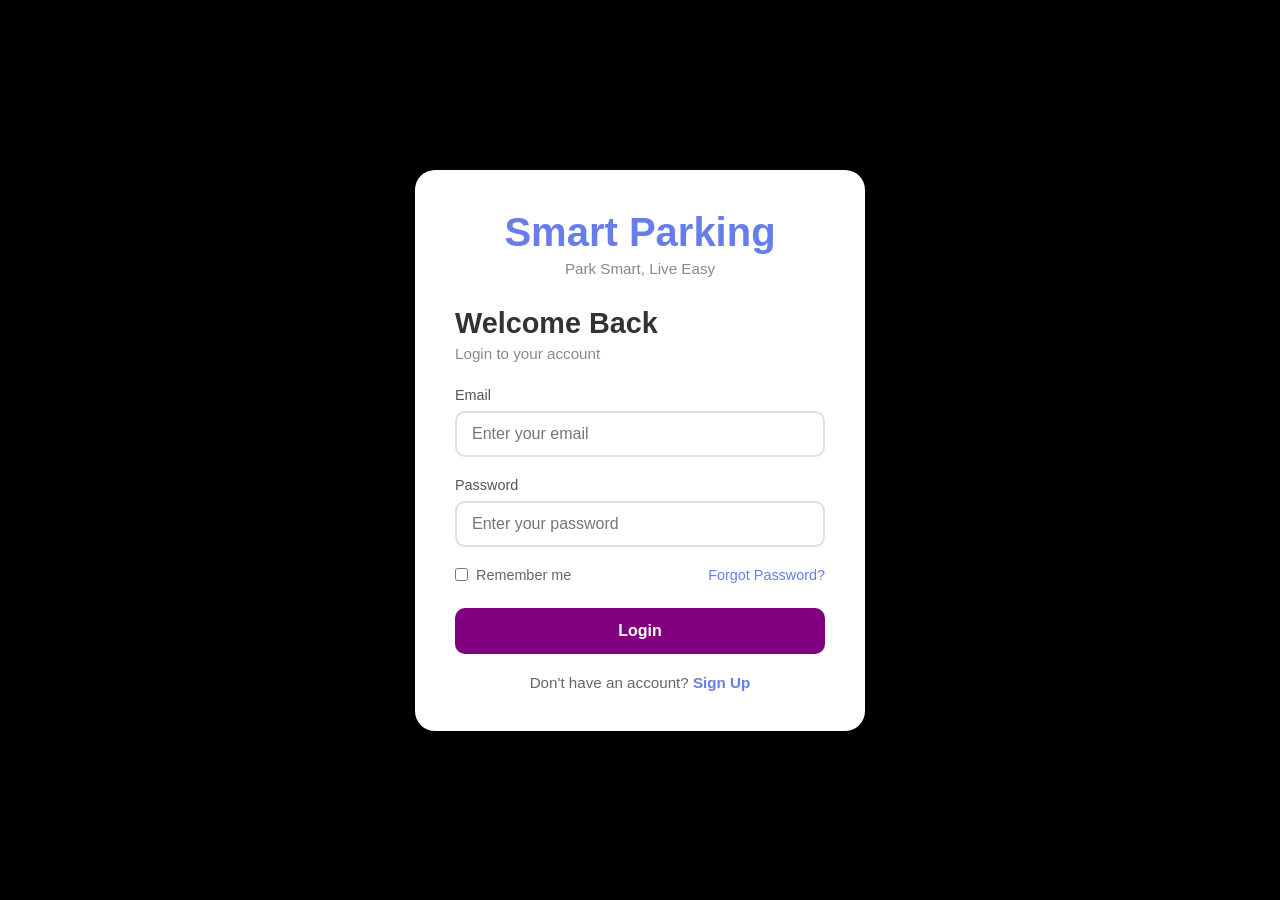
==== index.html @ f885425c "Add files via upload" ====
<!DOCTYPE html>
<html lang="en">
<head>
    <meta charset="UTF-8">
    <meta name="viewport" content="width=device-width, initial-scale=1.0">
    <title>Smart Parking System - Login</title>
    <link rel="stylesheet" href="styles.css">
</head>
<body>
    <div class="container">
        <div class="login-box">
            <div class="logo">
                <h1>Smart Parking</h1>
                <p>Park Smart, Live Easy</p>
            </div>
            
            <form id="loginForm">
                <h2>Welcome Back</h2>
                <p class="subtitle">Login to your account</p>
                
                <div class="input-group">
                    <label for="email">Email</label>
                    <input type="email" id="email" name="email" required placeholder="Enter your email">
                </div>
                
                <div class="input-group">
                    <label for="password">Password</label>
                    <input type="password" id="password" name="password" required placeholder="Enter your password">
                </div>
                
                <div class="options">
                    <label class="remember">
                        <input type="checkbox" name="remember"> Remember me
                    </label>
                    <a href="#" class="forgot">Forgot Password?</a>
                </div>
                
                <button type="submit" class="btn-primary">Login</button>
                
                <p class="signup-link">
                    Don't have an account? <a href="signup.html">Sign Up</a>
                </p>
            </form>
        </div>
    </div>
    
    <script src="common.js"></script>
    <script src="login.js"></script>

</body>
</html>
---- styles.css ----
/* Global Styles */
* {
    margin: 0;
    padding: 0;
    box-sizing: border-box;
}

body {
    font-family: 'Segoe UI', Tahoma, Geneva, Verdana, sans-serif;
    background:  black;
    min-height: 100vh;
    color: #333;
}

/* Login & Signup Page Styles */
.container {
    display: flex;
    justify-content: center;
    align-items: center;
    min-height: 100vh;
    padding: 20px;
}

.login-box, .signup-box {
    background: white;
    border-radius: 20px;
    padding: 40px;
    box-shadow: 0 20px 60px rgba(0, 0, 0, 0.3);
    width: 100%;
    max-width: 450px;
    animation: fadeIn 0.5s ease-in;
}

@keyframes fadeIn {
    from {
        opacity: 0;
        transform: translateY(-20px);
    }
    to {
        opacity: 1;
        transform: translateY(0);
    }
}

.logo {
    text-align: center;
    margin-bottom: 30px;
}

.logo h1 {
    font-size: 2.5rem;
    color: #667eea;
    margin-bottom: 5px;
}

.logo p {
    color: #888;
    font-size: 0.95rem;
}

form h2 {
    color: #333;
    margin-bottom: 5px;
    font-size: 1.8rem;
}

.subtitle {
    color: #888;
    margin-bottom: 25px;
    font-size: 0.95rem;
}

.input-group {
    margin-bottom: 20px;
}

.input-group label {
    display: block;
    margin-bottom: 8px;
    color: #555;
    font-weight: 500;
    font-size: 0.9rem;
}

.input-group input,
.input-group select,
.input-group textarea {
    width: 100%;
    padding: 12px 15px;
    border: 2px solid #e0e0e0;
    border-radius: 10px;
    font-size: 1rem;
    transition: all 0.3s ease;
    font-family: inherit;
}

.input-group input:focus,
.input-group select:focus,
.input-group textarea:focus {
    outline: none;
    border-color: #667eea;
    box-shadow: 0 0 0 3px rgba(102, 126, 234, 0.1);
}

.input-group textarea {
    resize: vertical;
}

.options {
    display: flex;
    justify-content: space-between;
    align-items: center;
    margin-bottom: 25px;
    font-size: 0.9rem;
}

.remember {
    display: flex;
    align-items: center;
    cursor: pointer;
    color: #666;
}

.remember input {
    margin-right: 8px;
    cursor: pointer;
}

.forgot {
    color: #667eea;
    text-decoration: none;
    font-weight: 500;
}

.forgot:hover {
    text-decoration: underline;
}

.btn-primary {
    width: 100%;
    padding: 14px;
    background: purple;
    color: white;
    border: none;
    border-radius: 10px;
    font-size: 1rem;
    font-weight: 600;
    cursor: pointer;
    transition: transform 0.2s ease, box-shadow 0.2s ease;
}

.btn-primary:hover {
    transform: translateY(-2px);
    box-shadow: 0 10px 20px rgba(102, 126, 234, 0.3);
}

.btn-primary:active {
    transform: translateY(0);
}

.signup-link {
    text-align: center;
    margin-top: 20px;
    color: #666;
    font-size: 0.95rem;
}

.signup-link a {
    color: #667eea;
    text-decoration: none;
    font-weight: 600;
}

.signup-link a:hover {
    text-decoration: underline;
}

/* Navbar Styles */
.navbar {
    background: black;
    box-shadow: 0 2px 10px rgba(0, 0, 0, 0.1);
    position: sticky;
    top: 0;
    z-index: 1000;
}

.nav-container {
    max-width: 1400px;
    margin: 0 auto;
    padding: 15px 30px;
    display: flex;
    justify-content: space-between;
    align-items: center;
    flex-wrap: wrap;
}

.nav-container .logo h1 {
    font-size: 1.5rem;
    color: #667eea;
}

.nav-links {
    display: flex;
    list-style: none;
    gap: 10px;
    flex-wrap: wrap;
}

.nav-links a {
    text-decoration: none;
    color: #555;
    padding: 8px 16px;
    border-radius: 8px;
    transition: all 0.3s ease;
    font-weight: 500;
}

.nav-links a:hover,
.nav-links a.active {
    background: #667eea;
    color: white;
}

.btn-logout {
    background: #f44336 !important;
    color: white !important;
}

.btn-logout:hover {
    background: #d32f2f !important;
}

.user-info {
    color: #667eea;
    font-weight: 600;
}

/* Home Page Styles */
.hero {
    background: url('bg img.jpg') no-repeat center center;
    background-size: cover;
    border-radius: 5px;
    padding: 150px 40px 100px 40px; /* top, right, bottom, left */
    text-align: center;
    margin-bottom: 40px;
    position: relative;
    color: white;
    box-shadow: 0 10px 30px rgba(0, 0, 0, 0.1);
}

.hero::after {
    content: "";
    position: absolute;
    top: 0; left: 0;
    width: 100%; height: 100%;
    background: rgba(0, 0, 0, 0.5);
    border-radius: 5px;
    z-index: 1;
}

.hero-content {
    position: relative;
    z-index: 2;
    display: flex;
    flex-direction: column;
    justify-content: center;
    gap: 20px;
}

.hero-content h1 {
    font-size: 3rem;
    margin-bottom: 20px; /* thoda upar se space */
}

.hero-content p {
    font-size: 1.2rem;
    margin-bottom: 40px; /* thoda neechay space for button */
}

.hero-content .btn-primary {
    padding: 10px 25px;
    font-size: 0.95rem;
    width: auto;   /* full width se bachay */
    align-self: center;
    background: purple;
}

.stats {
    display: grid;
    grid-template-columns: repeat(auto-fit, minmax(250px, 1fr));
    gap: 25px;
    margin-bottom: 50px;
}

/* ===== Soft Stats Cards Colors ===== */

.stat-card {
    border-radius: 18px;
    padding: 30px;
    text-align: center;
    color: #333;
    background: #f5f7ff;
    box-shadow: 0 8px 20px rgba(0,0,0,0.08);
    transition: transform 0.3s ease, box-shadow 0.3s ease;
}

.stat-card:hover {
    transform: translateY(-5px);
    box-shadow: 0 12px 25px rgba(0,0,0,0.12);
}

/* Total Slots – Soft Blue */
.stat-card:nth-child(1) {
    background: linear-gradient(135deg, #fff4e5, #ffe8cc);
}

/* Available Slots – Soft Green */
.stat-card.available {
    background: linear-gradient(135deg, #fff4e5, #ffe8cc);
}

/* Booked Slots – Soft Orange */
.stat-card.booked {
    background: linear-gradient(135deg, #fff4e5, #ffe8cc);
}

/* Starting Price – Soft Purple */
.stat-card:nth-child(4) {
    background: linear-gradient(135deg, #fff4e5, #ffe8cc);
}

/* Numbers */
.stat-card h3 {
    font-size: 2.4rem;
    margin-bottom: 6px;
    color: red;
}

/* Text */
.stat-card p {
    font-size: 1.05rem;
    color: #666;
}


.features {
    background: #B0DCD8;
    border-radius: 20px;
    padding: 50px 40px;
    box-shadow: 0 10px 30px rgba(0, 0, 0, 0.1);
}

.features h2 {
    text-align: center;
    font-size: 2rem;
    color: #333;
    margin-bottom: 40px;
}

.feature-grid {
    display: grid;
    grid-template-columns: repeat(auto-fit, minmax(250px, 1fr));
    gap: 30px;
}

.feature-card {
    text-align: center;
    padding: 25px;
    border-radius: 15px;
    transition: all 0.3s ease;
}

.feature-card:hover {
    background: #f5f5f5;
}

.feature-icon {
    font-size: 3rem;
    margin-bottom: 15px;
}

.feature-card h3 {
    color: #333;
    margin-bottom: 10px;
    font-size: 1.3rem;
}

.feature-card p {
    color: #666;
    line-height: 1.6;
}

/* Parking Slots Page Styles */
.slots-container {
    max-width: 1400px;
    margin: 0 auto;
    padding: 30px 20px;
}

.slots-header {
    background: #B0DCD8;
    border-radius: 15px;
    padding: 25px 30px;
    margin-bottom: 30px;
    box-shadow: 0 5px 15px rgba(0, 0, 0, 0.1);
    display: flex;
    justify-content: space-between;
    align-items: center;
    flex-wrap: wrap;
    gap: 20px;
}

.slots-header h1 {
    color: ;
    font-size: 2rem;
}

.slots-summary {
    display: flex;
    gap: 25px;
    flex-wrap: wrap;
}

.summary-item {
    display: flex;
    align-items: center;
    gap: 8px;
    font-size: 1rem;
}

.dot {
    width: 15px;
    height: 15px;
    border-radius: 50%;
}

.available-dot {
    background: #4caf50;
}

.booked-dot {
    background: #f44336;
}

.total-dot {
    background: #667eea;
}

.btn-refresh {
    padding: 10px 20px;
    background: purple;
    color: white;
    border: none;
    border-radius: 8px;
    font-size: 1rem;
    cursor: pointer;
    transition: all 0.3s ease;
}

.btn-refresh:hover {
    background: #5568d3;
    transform: translateY(-2px);
}

.parking-lot {
    display: flex;
    flex-direction: column;
    gap: 30px;
}

.floor-section {
    background: #B0DCD8;
    border-radius: 15px;
    padding: 30px;
    box-shadow: 0 5px 15px rgba(0, 0, 0, 0.1);
}

.floor-section h2 {
    color: #333;
    margin-bottom: 20px;
    font-size: 1.5rem;
    border-bottom: 3px solid #667eea;
    padding-bottom: 10px;
}

.slots-grid {
    display: grid;
    grid-template-columns: repeat(auto-fill, minmax(80px, 1fr));
    gap: 15px;
}

.slot {
    aspect-ratio: 1;
    display: flex;
    align-items: center;
    justify-content: center;
    border-radius: 10px;
    font-weight: 600;
    font-size: 1rem;
    cursor: pointer;
    transition: all 0.3s ease;
    border: 2px solid transparent;
}

.slot.available {
    background: #e8f5e9;
    color: #2e7d32;
    border-color: #4caf50;
}

.slot.available:hover {
    background: #4caf50;
    color: white;
    transform: scale(1.05);
}

.slot.booked {
    background: #ffebee;
    color: #c62828;
    border-color: #f44336;
    cursor: not-allowed;
}

.legend {
    background: #B0DCD8;
    border-radius: 15px;
    padding: 25px;
    margin-top: 30px;
    box-shadow: 0 5px 15px rgba(0, 0, 0, 0.1);
}

.legend h3 {
    color: #333;
    margin-bottom: 15px;
}

.legend-items {
    display: flex;
    gap: 30px;
    flex-wrap: wrap;
    background: #B0DCD8;
}

.legend-item {
    display: flex;
    align-items: center;
    gap: 10px;
    background: #B0DCD8;
}

.slot-demo {
    width: 60px;
    height: 60px;
    display: flex;
    align-items: center;
    justify-content: center;
    border-radius: 8px;
    font-weight: 600;
    border: 2px solid transparent;
}

/* Booking Page Styles */
.booking-container {
    max-width: 1400px;
    margin: 0 auto;
    padding: 30px 20px;
}

.booking-wrapper {
    display: grid;
    grid-template-columns: 1fr 1fr;
    gap: 30px;
}

.booking-form-section,
.booking-info-section {
    background: #B0DCD8;
    border-radius: 15px;
    padding: 35px;
    box-shadow: 0 5px 15px rgba(0, 0, 0, 0.1);
}

.booking-form-section h1 {
    color: #333;
    margin-bottom: 10px;
    font-size: 2rem;
}

.price-display {
    background: #f5f5f5;
    padding: 20px;
    border-radius: 10px;
    display: flex;
    justify-content: space-between;
    align-items: center;
    margin-bottom: 25px;
    font-size: 1.1rem;
    font-weight: 600;
}

.price {
    color: #667eea;
    font-size: 1.5rem;
}

.available-slots-display {
    background: #f5f5f5;
    border-radius: 10px;
    padding: 20px;
    min-height: 150px;
    margin-bottom: 25px;
}

.info-text {
    color: #888;
    text-align: center;
    padding: 40px 20px;
}

.slots-badges {
    display: flex;
    flex-wrap: wrap;
    gap: 10px;
}

.slot-badge {
    background: #4caf50;
    color: white;
    padding: 8px 15px;
    border-radius: 8px;
    font-size: 0.9rem;
    font-weight: 600;
}

.pricing-info,
.booking-rules {
    margin-bottom: 25px;
}

.pricing-info h3,
.booking-rules h3 {
    color: #333;
    margin-bottom: 15px;
    font-size: 1.3rem;
}

.pricing-info ul,
.booking-rules ul {
    list-style: none;
    padding: 0;
}

.pricing-info li,
.booking-rules li {
    padding: 10px 0;
    color: #666;
    border-bottom: 1px solid #e0e0e0;
}

.pricing-info li:last-child,
.booking-rules li:last-child {
    border-bottom: none;
}

/* Contact Page Styles */
.contact-container {
    max-width: 1400px;
    margin: 0 auto;
    padding: 30px 20px;
}

.contact-wrapper {
    display: grid;
    grid-template-columns: 1fr 1fr;
    gap: 30px;
}

.contact-form-section,
.contact-info-section {
    background: #B0DCD8;
    border-radius: 15px;
    padding: 35px;
    box-shadow: 0 5px 15px rgba(0, 0, 0, 0.1);
}

.contact-form-section h1 {
    color: #333;
    margin-bottom: 10px;
    font-size: 2rem;
}

.contact-info-section h2 {
    color: #333;
    margin-bottom: 25px;
    font-size: 1.8rem;
}

.info-card {
    background: #f5f5f5;
    border-radius: 10px;
    padding: 20px;
    margin-bottom: 20px;
    transition: all 0.3s ease;
}

.info-card:hover {
    background: #667eea;
    color: white;
    transform: translateY(-3px);
}

.info-icon {
    font-size: 2rem;
    margin-bottom: 10px;
}

.info-card h3 {
    color: inherit;
    margin-bottom: 10px;
    font-size: 1.2rem;
}

.info-card p {
    color: inherit;
    line-height: 1.6;
}

.social-links {
    margin-top: 30px;
}

.social-links h3 {
    color: #333;
    margin-bottom: 15px;
}

.social-icons {
    display: flex;
    gap: 15px;
}

.social-icon {
    width: 50px;
    height: 50px;
    background: #667eea;
    color: white;
    display: flex;
    align-items: center;
    justify-content: center;
    border-radius: 50%;
    text-decoration: none;
    font-size: 1.5rem;
    transition: all 0.3s ease;
}

.social-icon:hover {
    background: #764ba2;
    transform: translateY(-3px);
}

/* Footer */
.footer {
    background: rgba(255, 255, 255, 0.1);
    color: white;
    text-align: center;
    padding: 20px;
    margin-top: 50px;
}

/* Responsive Design */
@media (max-width: 968px) {
    .booking-wrapper,
    .contact-wrapper {
        grid-template-columns: 1fr;
    }
    
    .nav-links {
        width: 100%;
        justify-content: center;
    }
    
    .hero-content h1 {
        font-size: 2rem;
    }
}

@media (max-width: 768px) {
    .nav-container {
        flex-direction: column;
        gap: 15px;
    }
    
    .slots-header {
        flex-direction: column;
        align-items: flex-start;
    }
    
    .stats {
        grid-template-columns: 1fr;
    }
    
    .slots-grid {
        grid-template-columns: repeat(auto-fill, minmax(60px, 1fr));
    }
}
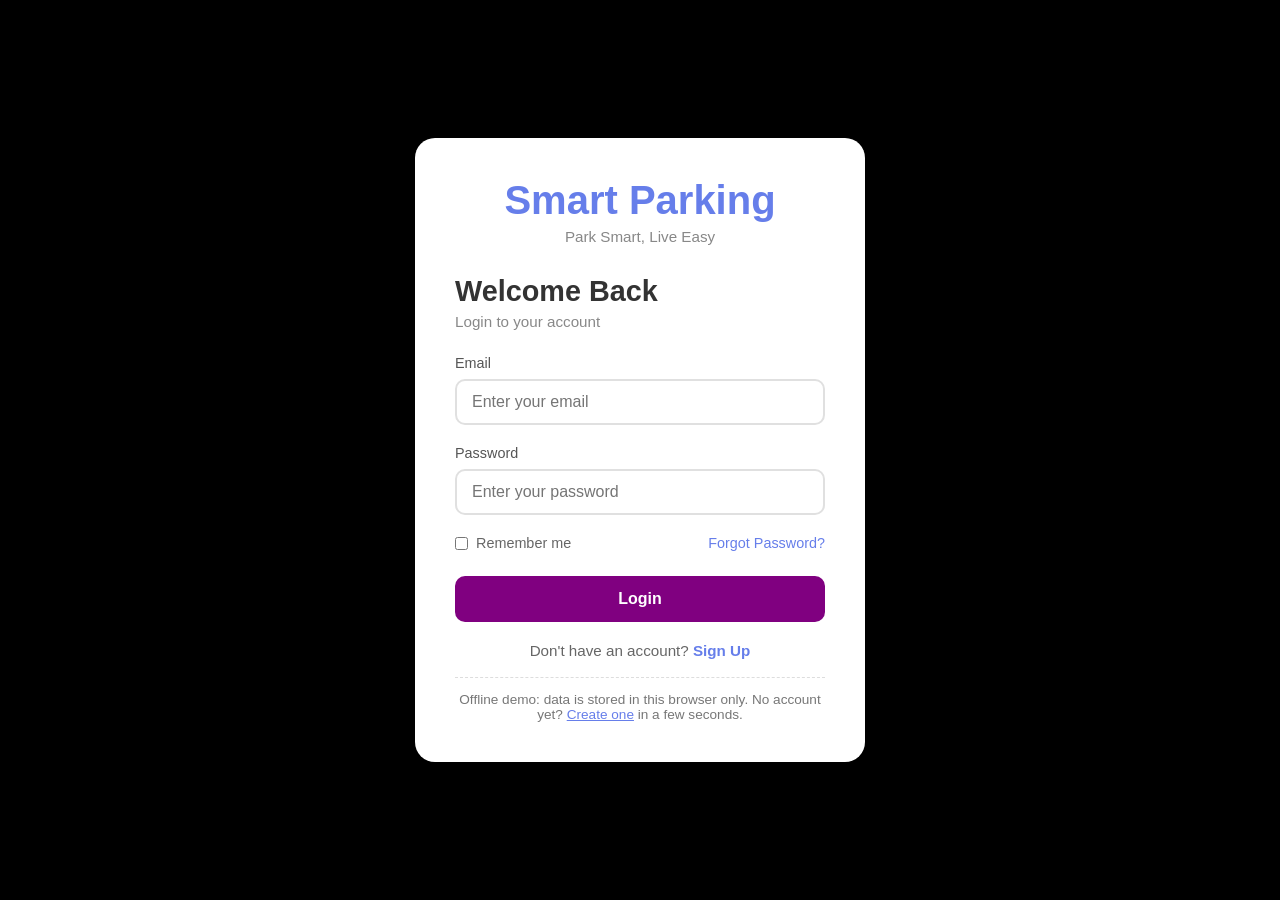
==== commit 774cc7d7: "Add files via upload" ====
--- a/index.html
+++ b/index.html
@@ -1,51 +1,41 @@
-<!DOCTYPE html>
-<html lang="en">
-<head>
-    <meta charset="UTF-8">
-    <meta name="viewport" content="width=device-width, initial-scale=1.0">
-    <title>Smart Parking System - Login</title>
-    <link rel="stylesheet" href="styles.css">
-</head>
-<body>
-    <div class="container">
-        <div class="login-box">
-            <div class="logo">
-                <h1>Smart Parking</h1>
-                <p>Park Smart, Live Easy</p>
-            </div>
-            
-            <form id="loginForm">
-                <h2>Welcome Back</h2>
-                <p class="subtitle">Login to your account</p>
-                
-                <div class="input-group">
-                    <label for="email">Email</label>
-                    <input type="email" id="email" name="email" required placeholder="Enter your email">
-                </div>
-                
-                <div class="input-group">
-                    <label for="password">Password</label>
-                    <input type="password" id="password" name="password" required placeholder="Enter your password">
-                </div>
-                
-                <div class="options">
-                    <label class="remember">
-                        <input type="checkbox" name="remember"> Remember me
-                    </label>
-                    <a href="#" class="forgot">Forgot Password?</a>
-                </div>
-                
-                <button type="submit" class="btn-primary">Login</button>
-                
-                <p class="signup-link">
-                    Don't have an account? <a href="signup.html">Sign Up</a>
-                </p>
-            </form>
-        </div>
-    </div>
-    
-    <script src="common.js"></script>
-    <script src="login.js"></script>
-
-</body>
-</html>+<!DOCTYPE html>
+<html lang="en">
+<head>
+    <meta charset="UTF-8">
+    <meta name="viewport" content="width=device-width, initial-scale=1.0">
+    <title>Smart Parking System</title>
+    <meta http-equiv="refresh" content="0; url=views/index.html">
+    <link rel="icon" type="image/svg+xml" href="assets/img/favicon.svg">
+    <link rel="canonical" href="views/index.html">
+    <style>
+        body {
+            margin: 0;
+            min-height: 100vh;
+            display: grid;
+            place-items: center;
+            font-family: 'Segoe UI', Tahoma, Geneva, Verdana, sans-serif;
+            background: #10131f;
+            color: #e8eaf6;
+            text-align: center;
+            padding: 24px;
+        }
+        a { color: #9fb0ff; }
+        code { background: rgba(255, 255, 255, 0.1); padding: 2px 6px; border-radius: 5px; }
+    </style>
+</head>
+<body>
+    <div>
+        <h1>Smart Parking System</h1>
+        <p>
+            Opening the offline demo&hellip;
+            <br>
+            If nothing happens, <a href="views/index.html">open the LocalStorage demo</a>
+            or the <a href="api/index.php">PHP + MySQL version</a> (needs Apache + an imported
+            <code>database/smart_parking.sql</code>).
+        </p>
+    </div>
+    <script>
+        window.location.replace('views/index.html');
+    </script>
+</body>
+</html>
